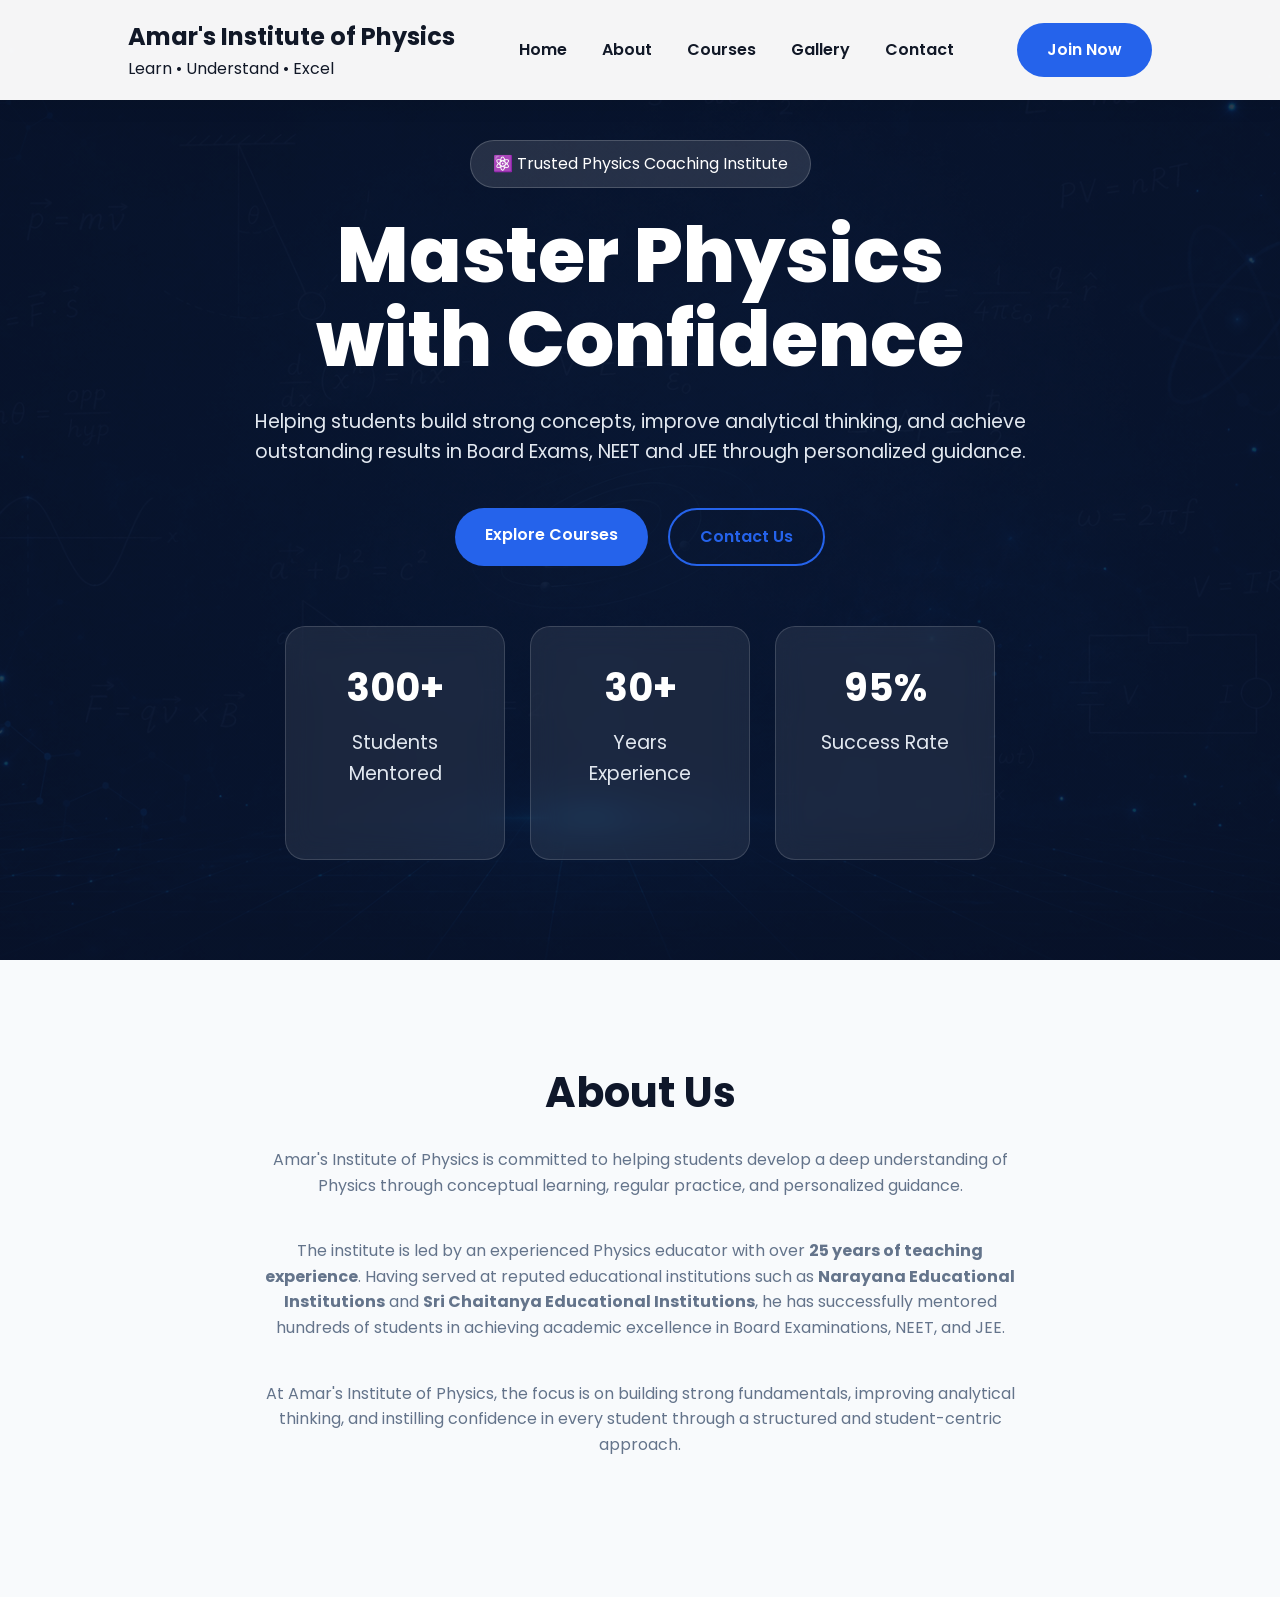
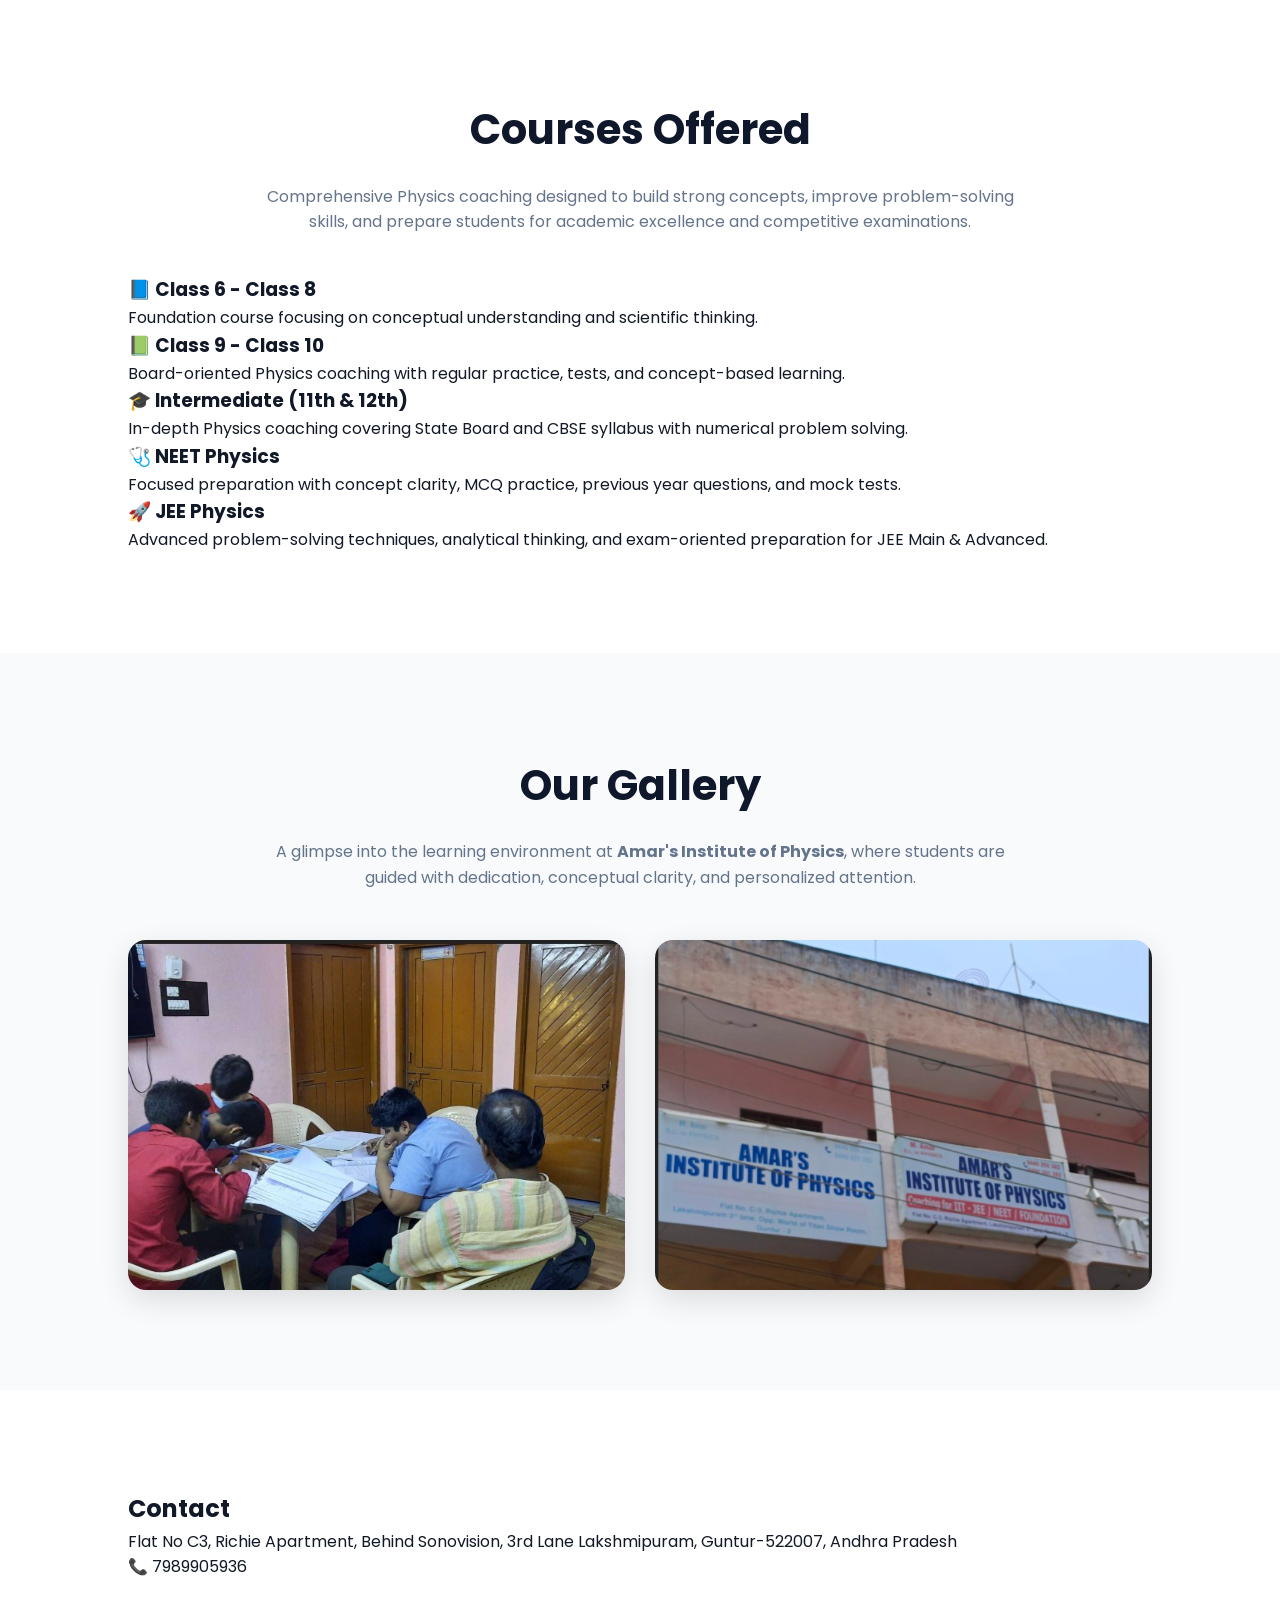
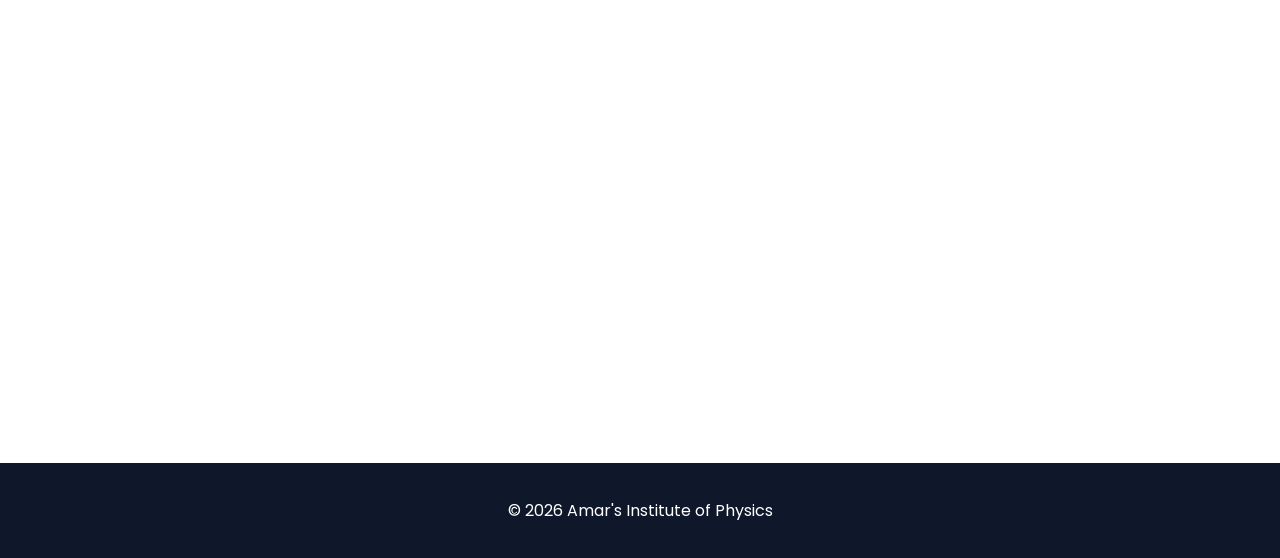
==== index.html @ 7952a553 "Initial website commit" ====
<!DOCTYPE html>
<html lang="en">
<head>
<meta charset="UTF-8">
<meta name="viewport" content="width=device-width, initial-scale=1.0">
<title>Amar's Institute of Physics</title>
<link rel="preconnect" href="https://fonts.googleapis.com">
<link rel="preconnect" href="https://fonts.gstatic.com" crossorigin>
<link href="https://fonts.googleapis.com/css2?family=Poppins:wght@300;400;500;600;700;800&display=swap" rel="stylesheet">
<link rel="stylesheet" href="assets/css/style.css">
</head>
<body>

<header>
<nav class="navbar">
<div class="logo-text">
    <h2>Amar's Institute of Physics</h2>
    <span>Learn • Understand • Excel</span>
</div>

<ul class="nav-links">
<li><a href="#home">Home</a></li>
<li><a href="#about">About</a></li>
<li><a href="#courses">Courses</a></li>
<li><a href="#gallery">Gallery</a></li>
<li><a href="#contact">Contact</a></li>
</ul>

<a href="#contact" class="btn">Join Now</a>
</nav>
</header>

<section id="home" class="hero">
<div class="hero-content">
<span class="hero-tag">⚛️ Trusted Physics Coaching Institute</span>
<h1>Master Physics<br>with Confidence</h1>
<p>Helping students build strong concepts, improve analytical thinking, and achieve outstanding results in Board Exams, NEET and JEE through personalized guidance.</p>
<div class="hero-buttons">
<a class="btn" href="#courses">Explore Courses</a>
<a class="btn-secondary" href="#contact">Contact Us</a>
</div>
<div class="hero-stats">
<div class="stat-card"><h2>300+</h2><p>Students Mentored</p></div>
<div class="stat-card"><h2>30+</h2><p>Years Experience</p></div>
<div class="stat-card"><h2>95%</h2><p>Success Rate</p></div>
</div>
</div>
</section>

<section id="about">
    <div class="container">

        <h2 class="section-title">About Us</h2>

        <p class="section-subtitle">
            Amar's Institute of Physics is committed to helping students develop a
            deep understanding of Physics through conceptual learning, regular
            practice, and personalized guidance.
        </p>

        <p class="section-subtitle">
            The institute is led by an experienced Physics educator with over
            <strong>25 years of teaching experience</strong>. Having served at
            reputed educational institutions such as
            <strong>Narayana Educational Institutions</strong> and
            <strong>Sri Chaitanya Educational Institutions</strong>,
            he has successfully mentored hundreds of students in achieving
            academic excellence in Board Examinations, NEET, and JEE.
        </p>

        <p class="section-subtitle">
            At Amar's Institute of Physics, the focus is on building strong
            fundamentals, improving analytical thinking, and instilling confidence
            in every student through a structured and student-centric approach.
        </p>

    </div>
</section>
<section id="courses">

    <div class="container">

        <h2 class="section-title">Courses Offered</h2>

        <p class="section-subtitle">
            Comprehensive Physics coaching designed to build strong concepts,
            improve problem-solving skills, and prepare students for academic
            excellence and competitive examinations.
        </p>

        <div class="course-grid">

            <div class="course-card">
                <h3>📘 Class 6 - Class 8</h3>
                <p>Foundation course focusing on conceptual understanding and scientific thinking.</p>
            </div>

            <div class="course-card">
                <h3>📗 Class 9 - Class 10</h3>
                <p>Board-oriented Physics coaching with regular practice, tests, and concept-based learning.</p>
            </div>

            <div class="course-card">
                <h3>🎓 Intermediate (11th & 12th)</h3>
                <p>In-depth Physics coaching covering State Board and CBSE syllabus with numerical problem solving.</p>
            </div>

            <div class="course-card">
                <h3>🩺 NEET Physics</h3>
                <p>Focused preparation with concept clarity, MCQ practice, previous year questions, and mock tests.</p>
            </div>

            <div class="course-card">
                <h3>🚀 JEE Physics</h3>
                <p>Advanced problem-solving techniques, analytical thinking, and exam-oriented preparation for JEE Main & Advanced.</p>
            </div>

        </div>

    </div>

</section>
<section id="gallery">

    <div class="container">

        <h2 class="section-title">Our Gallery</h2>

        <p class="section-subtitle">
            A glimpse into the learning environment at
            <strong>Amar's Institute of Physics</strong>,
            where students are guided with dedication, conceptual clarity,
            and personalized attention.
        </p>

        <div class="gallery-grid">

            <div class="gallery-item">
                <img src="assets/images/gallery/gallery1.jpg" alt="Physics Classroom">
            </div>

            <div class="gallery-item">
                <img src="assets/images/gallery/gallery2.jpg" alt="Teaching Session">
            </div>

        </div>

    </div>

</section>
<section id="contact"><div class="container">
<h2>Contact</h2>
<p>Flat No C3, Richie Apartment, Behind Sonovision, 3rd Lane Lakshmipuram, Guntur-522007, Andhra Pradesh</p>
<p>📞 <a href="tel:+917989905936">7989905936</a></p>
<iframe src="https://maps.google.com/maps?q=16.3358917,80.4405335&z=17&output=embed" width="100%" height="350" style="border:0;border-radius:16px;"></iframe>
</div></section>

<footer>© 2026 Amar's Institute of Physics</footer>
</body></html>
---- assets/css/style.css ----
@import url('https://fonts.googleapis.com/css2?family=Poppins:wght@300;400;500;600;700;800&display=swap');

:root{
--primary:#0f172a;
--secondary:#2563eb;
--accent:#fbbf24;
--white:#fff;
--light:#f8fafc;
--gray:#64748b;
--transition:.35s ease;
}

*{margin:0;padding:0;box-sizing:border-box}
html{scroll-behavior:smooth}
body{font-family:'Poppins',sans-serif;background:#fff;color:#111827;line-height:1.6}
a{text-decoration:none;color:inherit}
ul{list-style:none}
img{display:block;max-width:100%}
section{padding:100px 10%}
.container{max-width:1200px;margin:auto}

.navbar{
position:fixed;top:0;left:0;width:100%;
display:flex;justify-content:space-between;align-items:center;
padding:18px 10%;
background:rgba(255,255,255,.96);
backdrop-filter:blur(10px);
box-shadow:0 5px 20px rgba(0,0,0,.08);
z-index:999;
}
.logo img {
    width: 55px;
    height: 55px;
    object-fit: contain;
}
.logo h2{color:var(--primary)}
.nav-links{display:flex;gap:35px}
.nav-links a{font-weight:600;transition:var(--transition)}
.nav-links a:hover{color:var(--secondary)}

.btn,.btn-secondary{
display:inline-block;
padding:14px 30px;
border-radius:40px;
font-weight:600;
transition:var(--transition)
}
.btn{background:var(--secondary);color:#fff}
.btn:hover{transform:translateY(-3px);background:#1d4ed8}
.btn-secondary{border:2px solid var(--secondary);color:var(--secondary)}
.btn-secondary:hover{background:var(--secondary);color:#fff}

.hero{
min-height:100vh;
display:flex;
justify-content:center;
align-items:center;
text-align:center;
padding:140px 10% 100px;
background:
linear-gradient(rgba(9,20,45,.82),rgba(9,20,45,.82)),
url('../images/backgrounds/physics-bg.jpg') center/cover no-repeat;
color:#fff;
}
.hero-content{max-width:900px}
.hero-tag{
display:inline-block;
padding:10px 22px;
border-radius:30px;
background:rgba(255,255,255,.12);
border:1px solid rgba(255,255,255,.18);
margin-bottom:25px;
}
.hero h1{
font-size:4.8rem;
font-weight:800;
line-height:1.1;
margin-bottom:25px;
}
.hero p{
font-size:1.2rem;
color:#e2e8f0;
max-width:800px;
margin:auto auto 40px;
}
.hero-buttons{
display:flex;
justify-content:center;
gap:20px;
flex-wrap:wrap;
}

.hero-stats{
margin-top:60px;
display:flex;
justify-content:center;
gap:25px;
flex-wrap:wrap;
}
.stat-card{
background:rgba(255,255,255,.08);
backdrop-filter:blur(14px);
padding:30px;
border-radius:20px;
width:220px;
border:1px solid rgba(255,255,255,.15);
transition:.3s;
}
.stat-card:hover{
transform:translateY(-8px);
background:rgba(255,255,255,.15);
}
.stat-card h2{
font-size:2.4rem;
margin-bottom:10px;
}
.scroll-down{
margin-top:60px;
animation:float 2s infinite;
opacity:.8;
}
@keyframes float{
0%{transform:translateY(0)}
50%{transform:translateY(10px)}
100%{transform:translateY(0)}
}

.section-title{
font-size:2.6rem;
text-align:center;
color:var(--primary);
margin-bottom:20px;
}
.section-subtitle{
max-width:760px;
margin:0 auto 40px;
text-align:center;
color:var(--gray);
}

#about,#gallery{background:#f8fafc}
#features,#courses,#testimonials,#contact{background:#fff}

footer{
background:var(--primary);
color:#fff;
text-align:center;
padding:35px;
}

iframe{
border-radius:15px;
margin-top:25px;
}

@media(max-width:992px){
.hero h1{font-size:3.4rem}
}

@media(max-width:768px){
.nav-links{display:none}
.navbar{padding:20px}
.hero{padding:120px 25px}
.hero h1{font-size:2.5rem}
.hero p{font-size:1rem}
.hero-buttons{flex-direction:column;align-items:center}
.btn,.btn-secondary{width:220px;text-align:center}
section{padding:80px 30px}
}
/*=========================
Gallery
=========================*/

.gallery-grid{

    display:grid;

    grid-template-columns:repeat(auto-fit,minmax(350px,1fr));

    gap:30px;

    margin-top:50px;

}

.gallery-item{

    overflow:hidden;

    border-radius:18px;

    box-shadow:0 10px 30px rgba(0,0,0,.12);

}

.gallery-item img{

    width:100%;

    height:350px;

    object-fit:cover;

    transition:.4s;

}

.gallery-item img:hover{

    transform:scale(1.05);

}
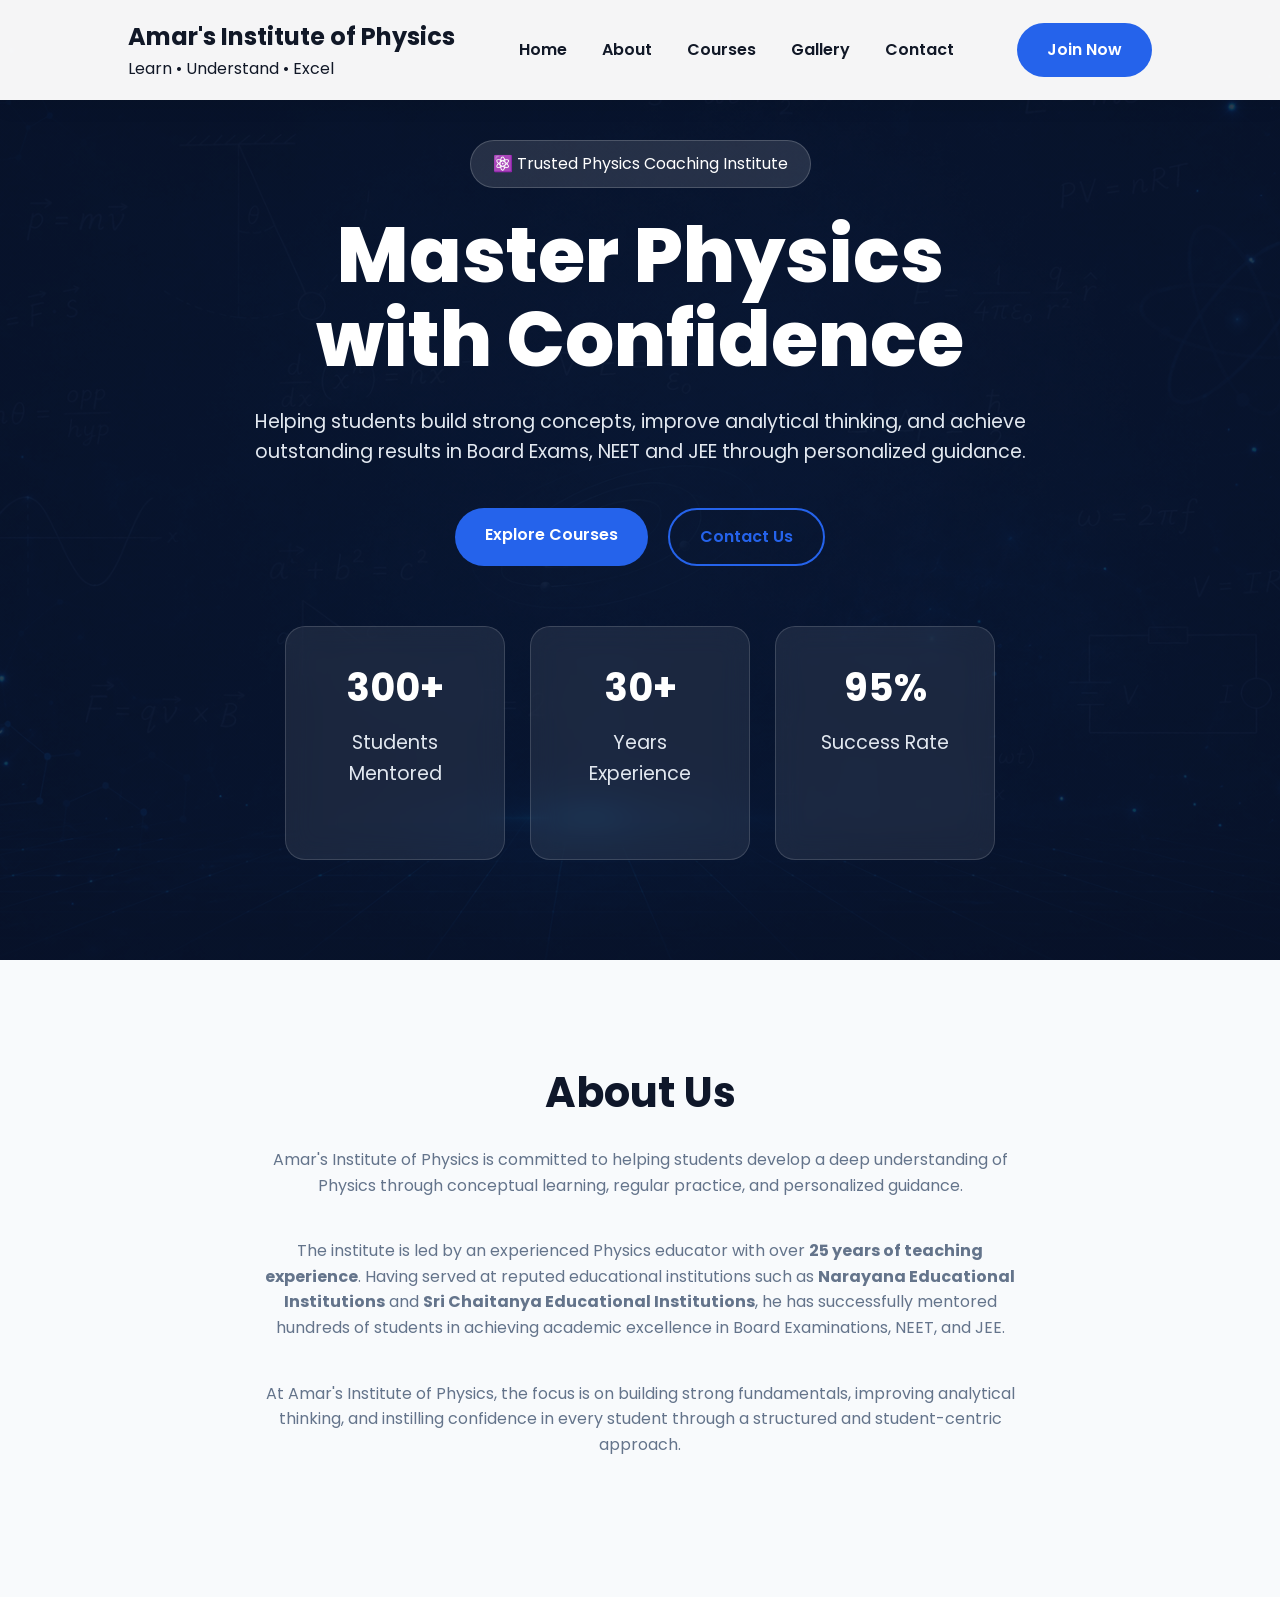
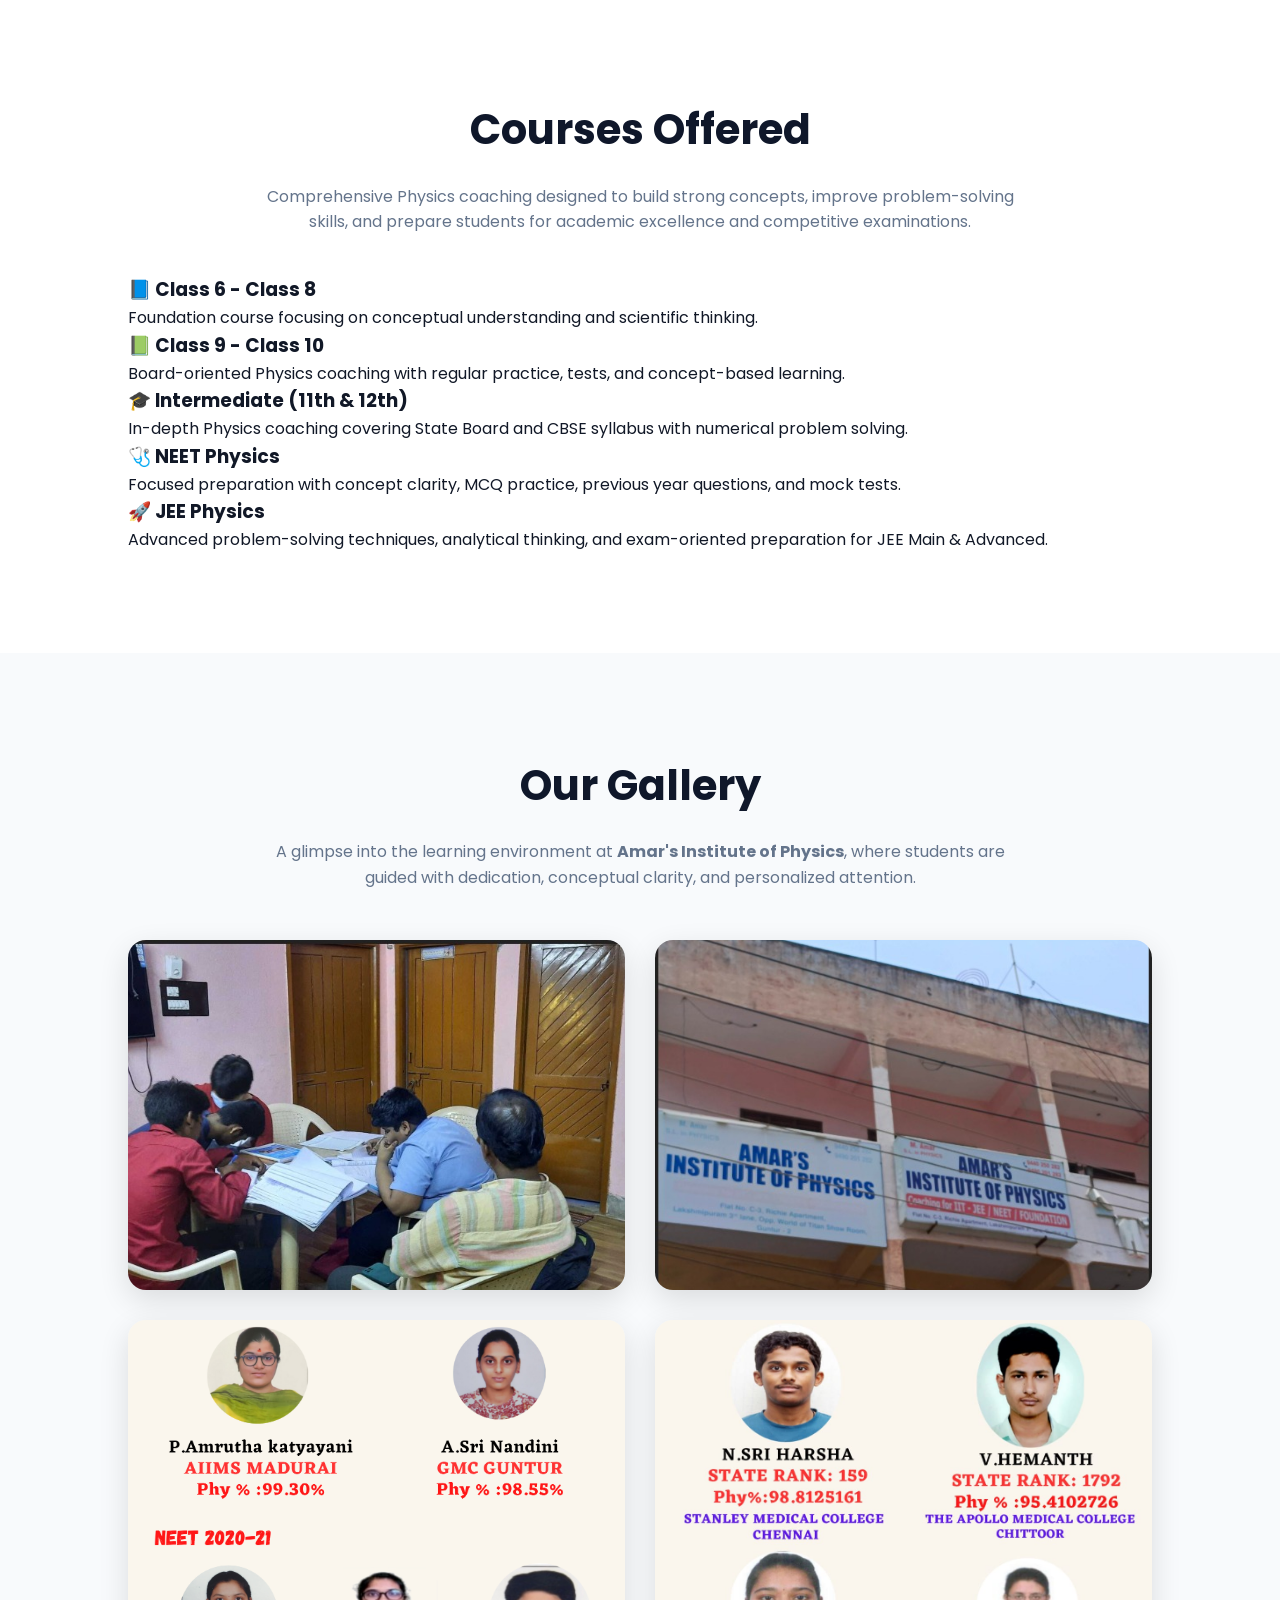
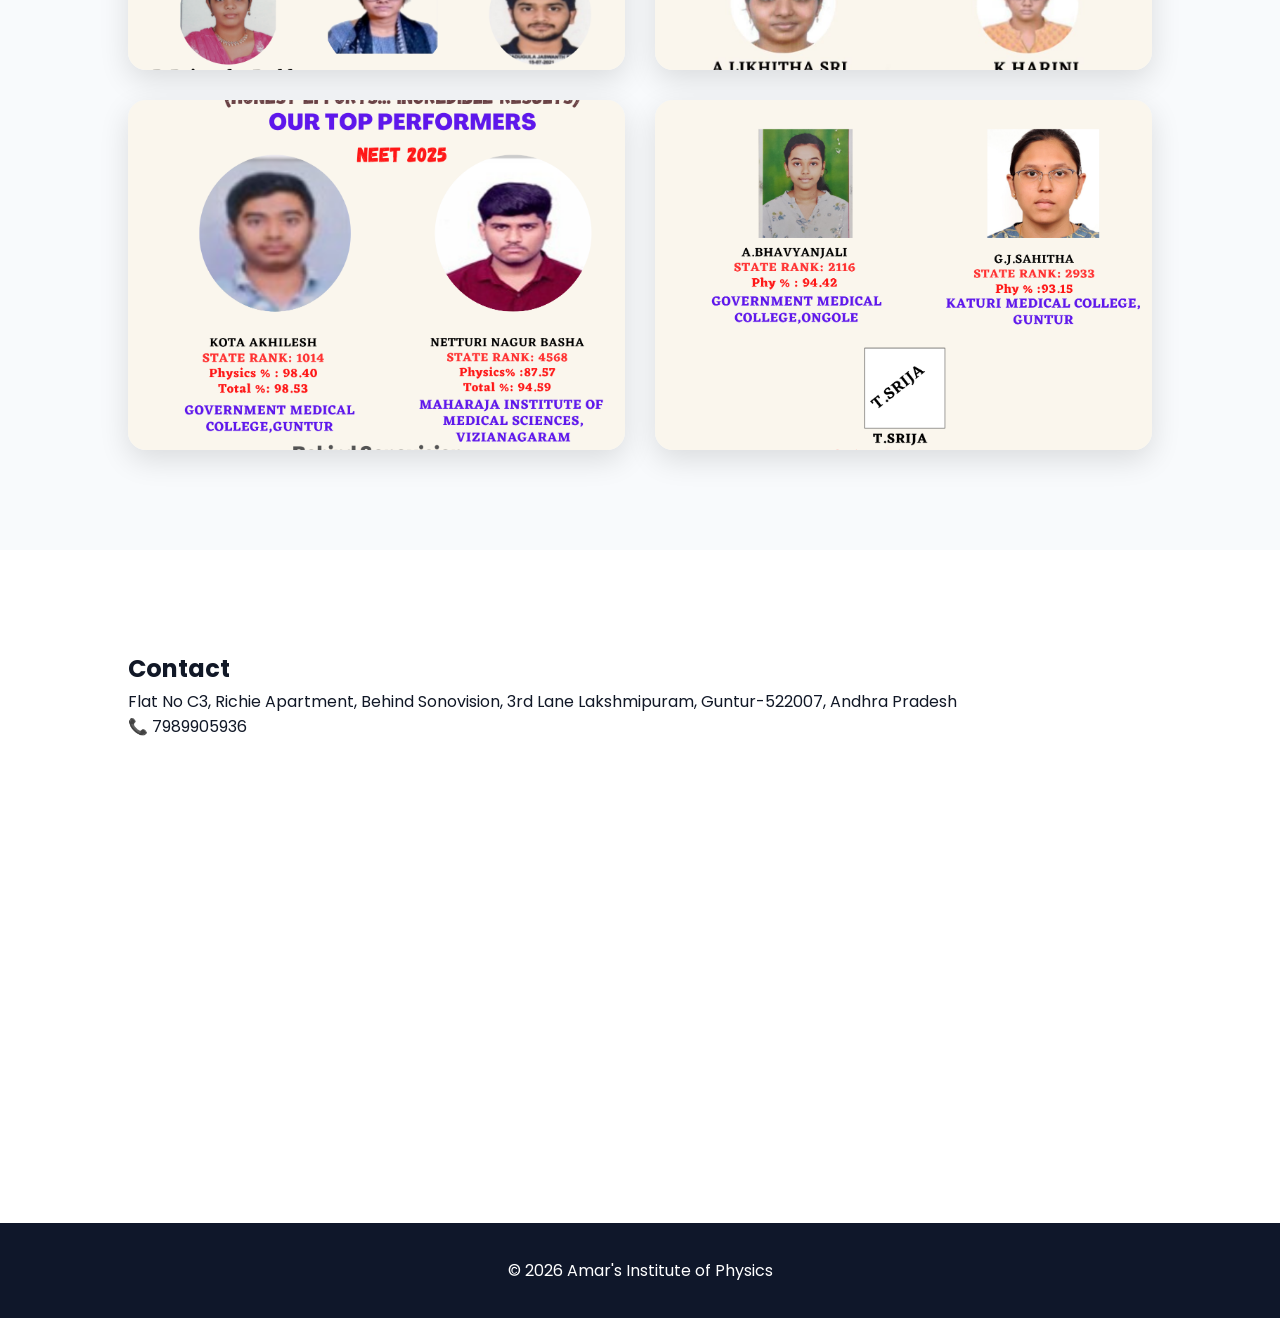
==== commit ac500cb1: "Updated gallery and chatbot" ====
--- a/index.html
+++ b/index.html
@@ -142,7 +142,19 @@
             <div class="gallery-item">
                 <img src="assets/images/gallery/gallery2.jpg" alt="Teaching Session">
             </div>
-
+            <div class="gallery-item">
+                <img src="assets/images/gallery/gallery3.png" alt="Teaching Session">
+            </div>
+            <div class="gallery-item">
+                <img src="assets/images/gallery/gallery4.jpg" alt="Teaching Session">
+            </div>
+            <div class="gallery-item">
+                <img src="assets/images/gallery/gallery5.png" alt="Teaching Session">
+            </div>
+            <div class="gallery-item">
+                <img src="assets/images/gallery/gallery6.png" alt="Teaching Session">
+            </div>
+            
         </div>
 
     </div>
@@ -156,4 +168,13 @@
 </div></section>
 
 <footer>© 2026 Amar's Institute of Physics</footer>
+
+    <script 
+      type="text/javascript"
+      src="https://d3mkw6s8thqya7.cloudfront.net/integration-plugin.js"
+      id="aisensy-wa-widget"
+      widget-id="aab4y9"
+    >
+    </script>
+	
 </body></html>
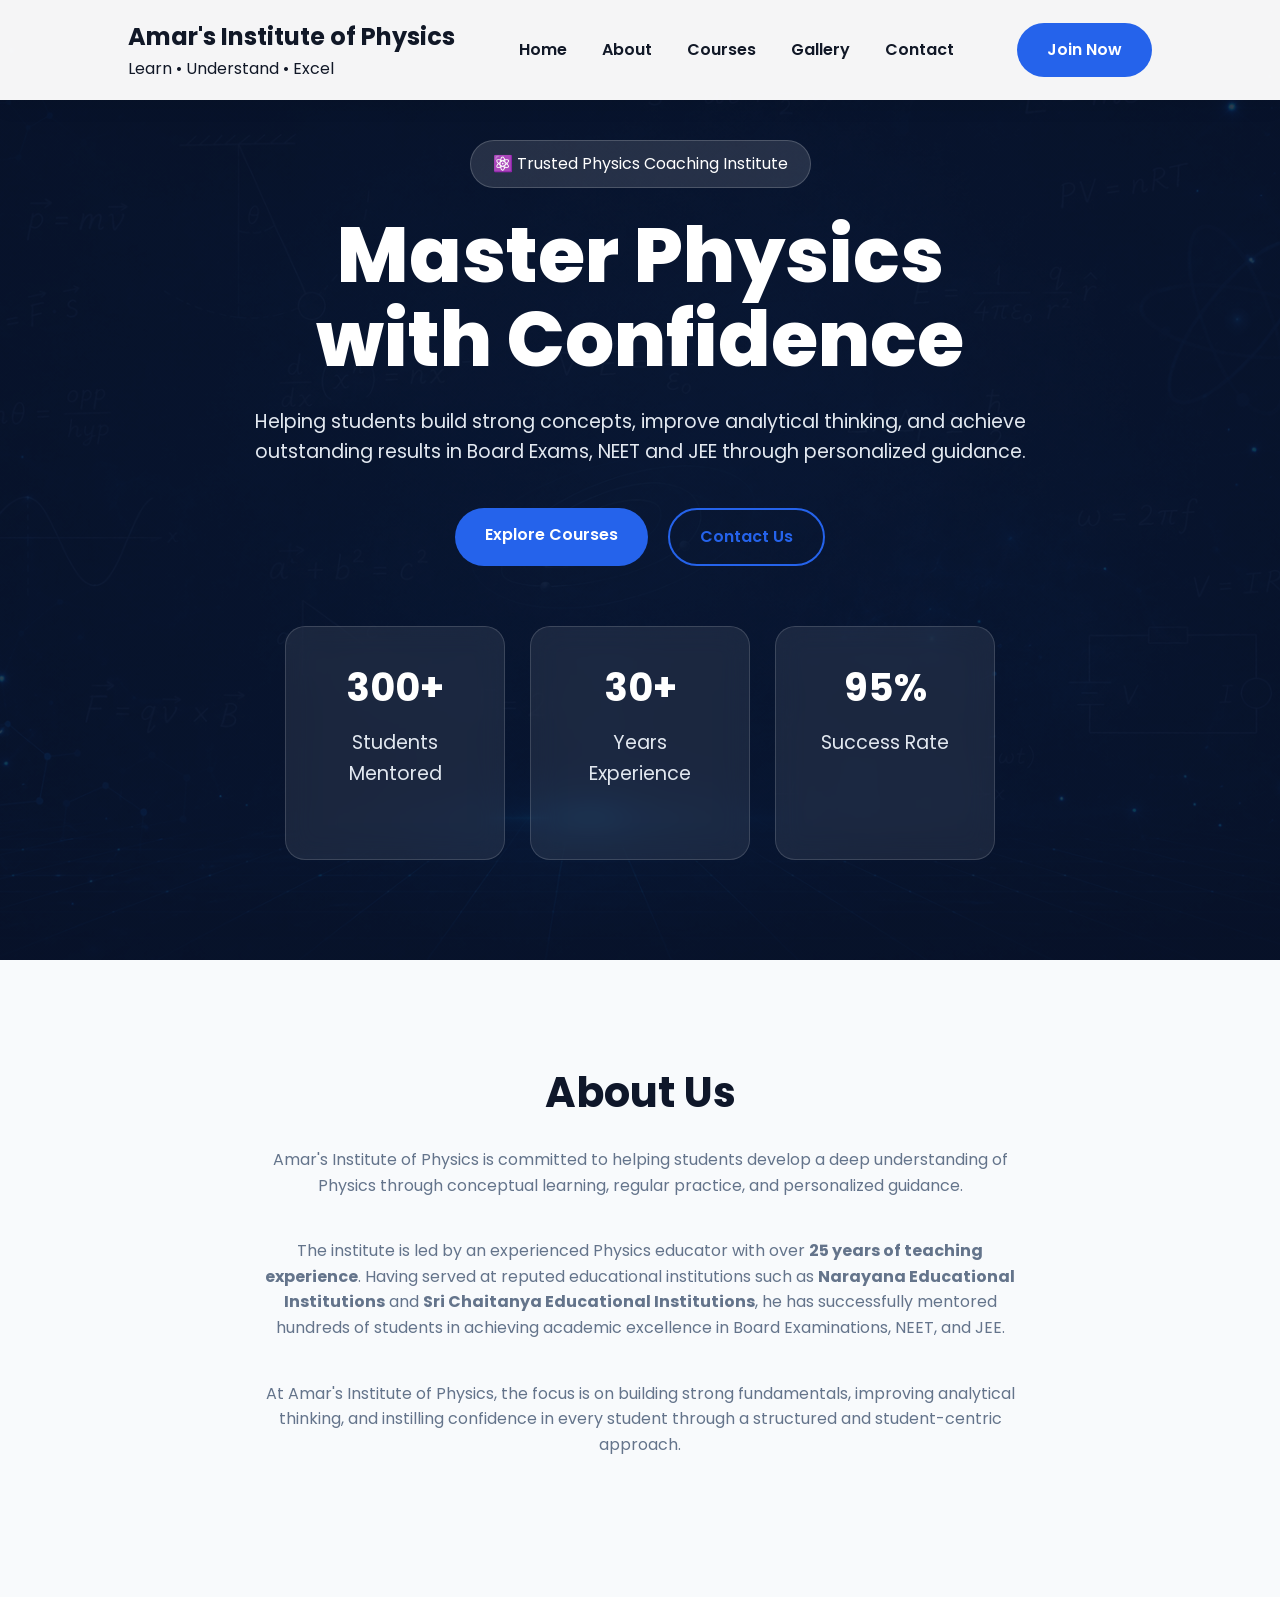
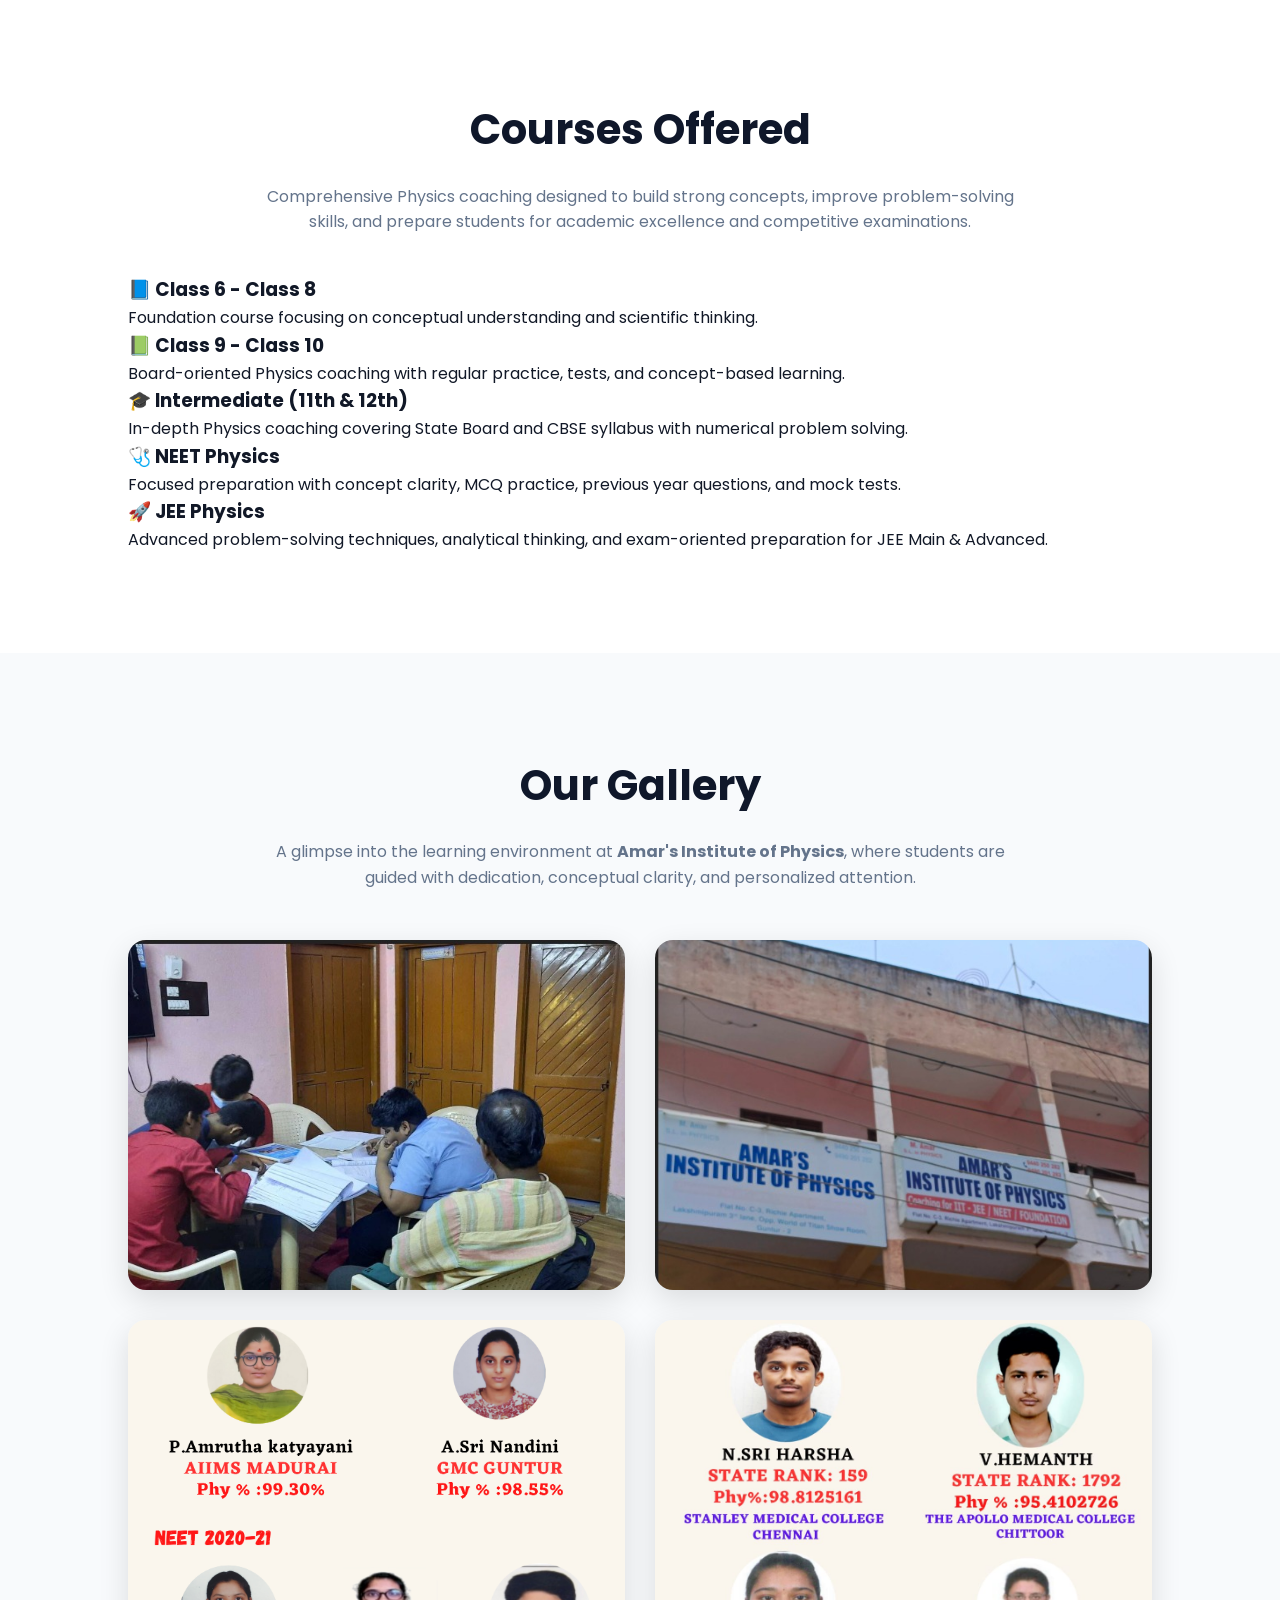
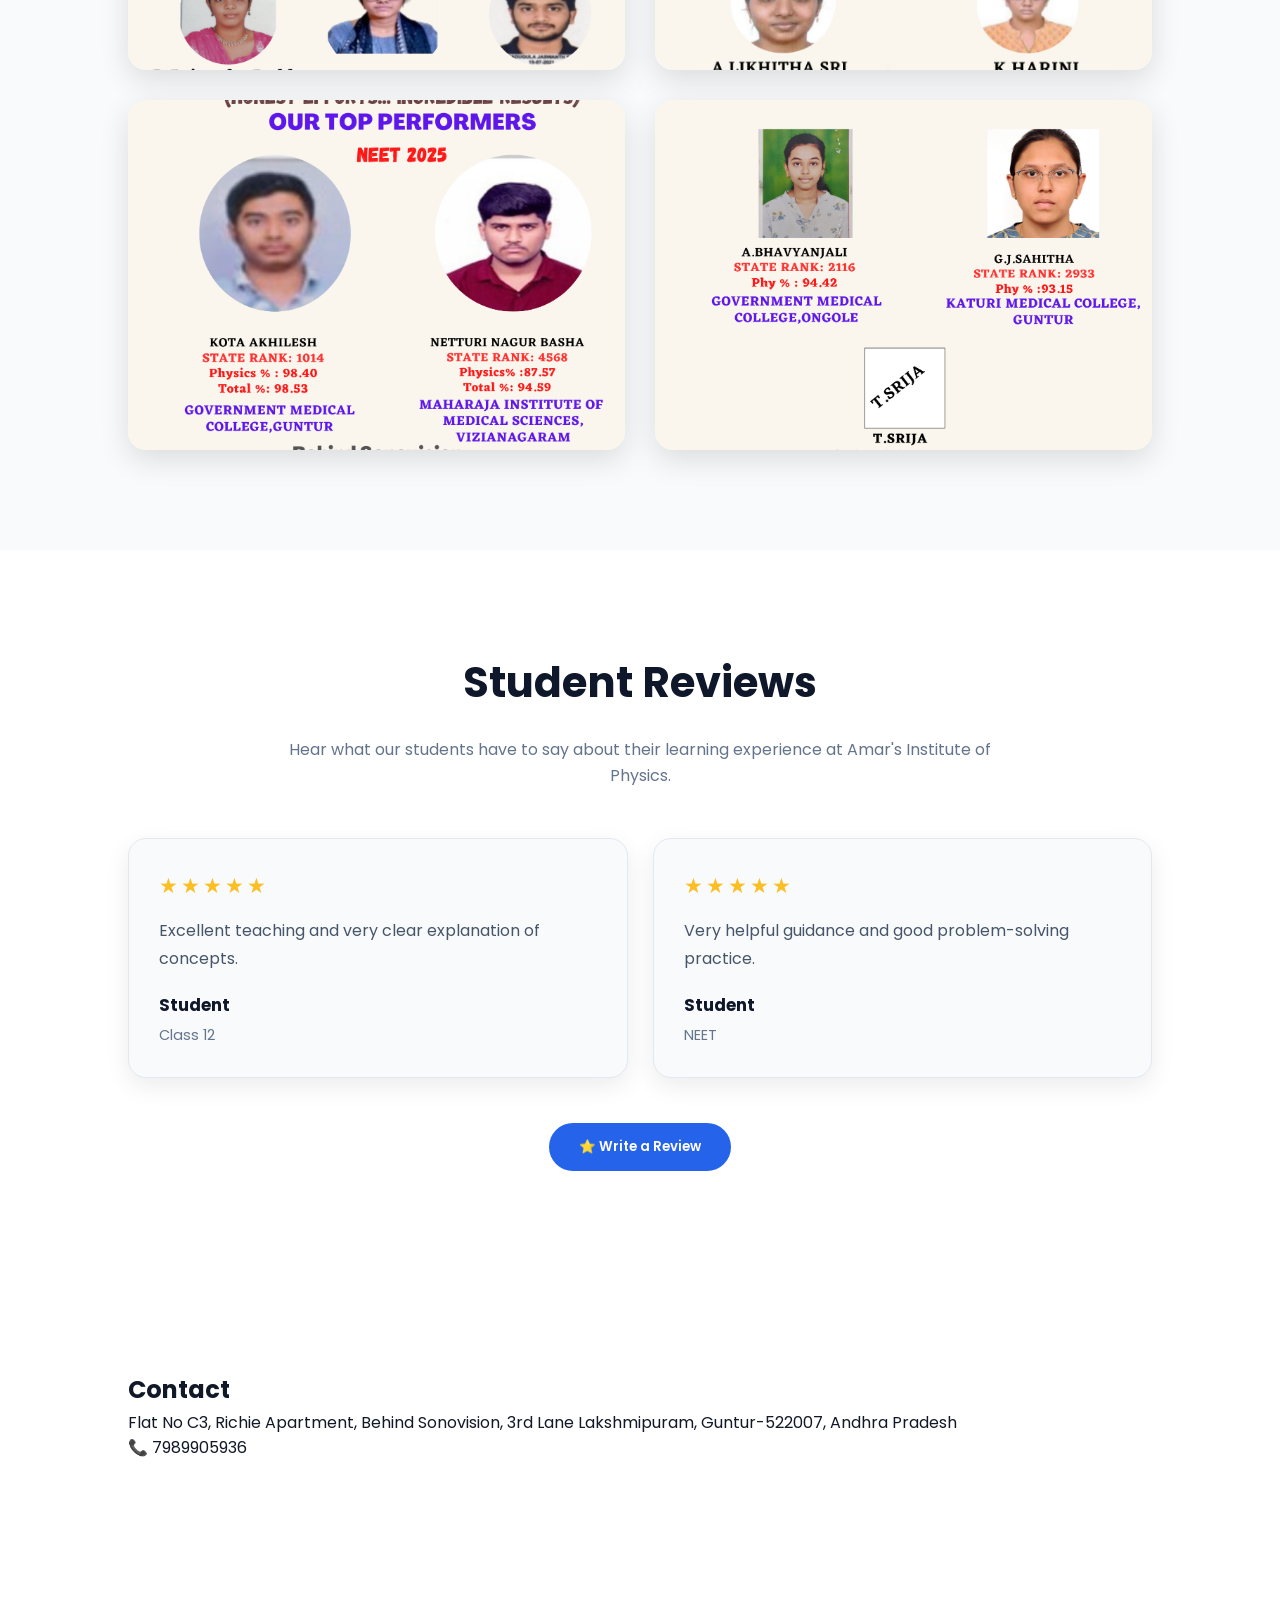
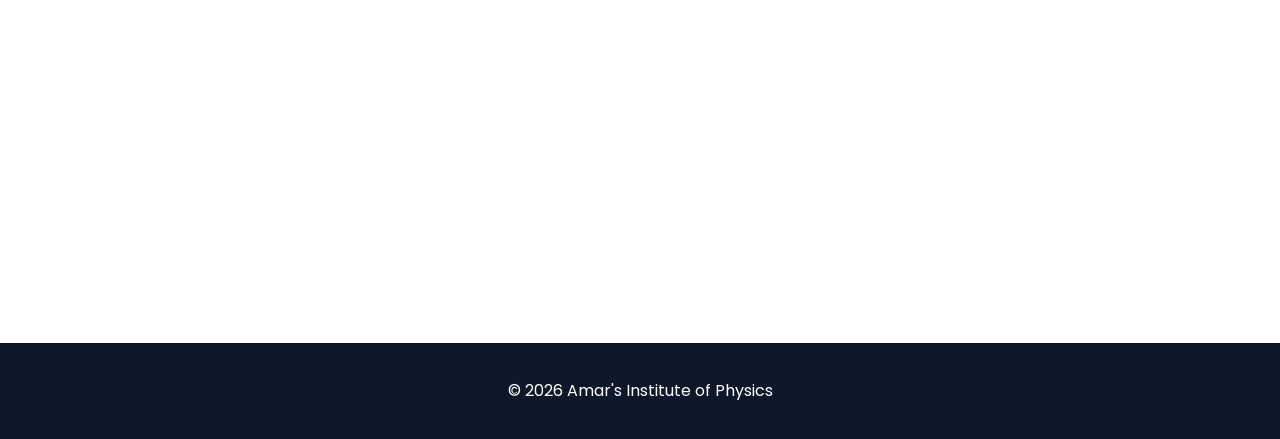
==== commit 4e7968cd: "Add student reviews and Google Sheets integration" ====
--- a/index.html
+++ b/index.html
@@ -160,6 +160,138 @@
     </div>
 
 </section>
+<!-- Reviews Section -->
+<section id="reviews">
+
+    <div class="container">
+
+        <h2 class="section-title">Student Reviews</h2>
+
+        <p class="section-subtitle">
+            Hear what our students have to say about their learning experience
+            at Amar's Institute of Physics.
+        </p>
+
+        <!-- Reviews will appear here -->
+        <div id="reviews-container" class="reviews-grid">
+
+            <div class="review-card">
+                <div class="review-stars">★★★★★</div>
+                <p class="review-text">
+                    Excellent teaching and very clear explanation of concepts.
+                </p>
+                <h4>Student</h4>
+                <span>Class 12</span>
+            </div>
+
+            <div class="review-card">
+                <div class="review-stars">★★★★★</div>
+                <p class="review-text">
+                    Very helpful guidance and good problem-solving practice.
+                </p>
+                <h4>Student</h4>
+                <span>NEET</span>
+            </div>
+
+        </div>
+
+        <div class="review-button-container">
+            <button
+    type="button"
+    class="btn review-open-button"
+    onclick="document.getElementById('review-modal').classList.add('active')">
+    ⭐ Write a Review
+</button>
+        </div>
+
+    </div>
+
+</section>
+<!-- Review Form Modal -->
+<div id="review-modal" class="review-modal">
+
+    <div class="review-modal-content">
+
+        <button
+            type="button"
+            class="close-review"
+            onclick="document.getElementById('review-modal').classList.remove('active')">
+            &times;
+        </button>
+
+        <h2>Write a Review</h2>
+
+        <p>We'd love to hear about your experience.</p>
+
+        <form id="review-form">
+
+            <label for="review-name">Your Name</label>
+
+            <input
+                type="text"
+                id="review-name"
+                name="name"
+                placeholder="Enter your name"
+                required
+            >
+
+
+            <label for="review-class">Class / Course</label>
+
+            <input
+                type="text"
+                id="review-class"
+                name="className"
+                placeholder="e.g. Class 10 / Intermediate / NEET / JEE"
+                required
+            >
+
+
+            <label>Your Rating</label>
+
+            <div class="star-rating" id="star-rating">
+
+                <span data-rating="1">★</span>
+                <span data-rating="2">★</span>
+                <span data-rating="3">★</span>
+                <span data-rating="4">★</span>
+                <span data-rating="5">★</span>
+
+            </div>
+
+            <input
+                type="hidden"
+                id="review-rating"
+                name="rating"
+                value="0"
+            >
+
+
+            <label for="review-text">Your Review</label>
+
+            <textarea
+                id="review-text"
+                name="review"
+                rows="5"
+                placeholder="Write your experience..."
+                required
+            ></textarea>
+
+
+            <button
+                type="submit"
+                class="btn"
+                id="submit-review">
+                Submit Review
+            </button>
+
+            <p id="review-message"></p>
+
+        </form>
+
+    </div>
+
+</div>
 <section id="contact"><div class="container">
 <h2>Contact</h2>
 <p>Flat No C3, Richie Apartment, Behind Sonovision, 3rd Lane Lakshmipuram, Guntur-522007, Andhra Pradesh</p>
@@ -168,7 +300,7 @@
 </div></section>
 
 <footer>© 2026 Amar's Institute of Physics</footer>
-
+<script src="assets/js/script.js"></script>
     <script 
       type="text/javascript"
       src="https://d3mkw6s8thqya7.cloudfront.net/integration-plugin.js"
--- a/assets/css/style.css
+++ b/assets/css/style.css
@@ -211,3 +211,246 @@
     transform:scale(1.05);
 
 }
+/* =========================
+   Reviews Section
+========================= */
+
+#reviews {
+    background: #ffffff;
+}
+
+.reviews-grid {
+    display: grid;
+    grid-template-columns: repeat(auto-fit, minmax(280px, 1fr));
+    gap: 25px;
+    margin-top: 50px;
+}
+
+.review-card {
+    background: #f8fafc;
+    padding: 30px;
+    border-radius: 18px;
+    box-shadow: 0 8px 25px rgba(0, 0, 0, 0.08);
+    border: 1px solid #e2e8f0;
+    transition: 0.3s ease;
+}
+
+.review-card:hover {
+    transform: translateY(-6px);
+    box-shadow: 0 15px 35px rgba(0, 0, 0, 0.12);
+}
+
+.review-stars {
+    color: #fbbf24;
+    font-size: 1.3rem;
+    letter-spacing: 3px;
+    margin-bottom: 15px;
+}
+
+.review-text {
+    color: #475569;
+    font-size: 1rem;
+    line-height: 1.7;
+    margin-bottom: 20px;
+}
+
+.review-card h4 {
+    color: #0f172a;
+    font-size: 1.05rem;
+    margin-bottom: 3px;
+}
+
+.review-card span {
+    color: #64748b;
+    font-size: 0.9rem;
+}
+
+.review-button-container {
+    text-align: center;
+    margin-top: 45px;
+}
+
+
+/* =========================
+   Review Modal
+========================= */
+
+.review-modal {
+    display: none;
+    position: fixed;
+    z-index: 2000;
+    inset: 0;
+    background: rgba(15, 23, 42, 0.7);
+    backdrop-filter: blur(5px);
+    align-items: center;
+    justify-content: center;
+    padding: 20px;
+}
+
+.review-modal.active {
+    display: flex;
+}
+
+.review-modal-content {
+    position: relative;
+    width: 100%;
+    max-width: 520px;
+    max-height: 90vh;
+    overflow-y: auto;
+    background: #ffffff;
+    border-radius: 22px;
+    padding: 40px;
+    box-shadow: 0 20px 60px rgba(0, 0, 0, 0.25);
+}
+
+.review-modal-content h2 {
+    color: var(--primary);
+    font-size: 1.8rem;
+    margin-bottom: 8px;
+}
+
+.review-modal-content > p {
+    color: var(--gray);
+    margin-bottom: 25px;
+}
+
+.close-review {
+    position: absolute;
+    top: 15px;
+    right: 18px;
+    border: none;
+    background: transparent;
+    font-size: 2rem;
+    color: #64748b;
+    cursor: pointer;
+    line-height: 1;
+}
+
+.close-review:hover {
+    color: #0f172a;
+}
+
+
+/* =========================
+   Review Form
+========================= */
+
+#review-form {
+    display: flex;
+    flex-direction: column;
+}
+
+#review-form label {
+    font-weight: 600;
+    color: #334155;
+    margin-bottom: 7px;
+    margin-top: 15px;
+}
+
+#review-form input,
+#review-form textarea {
+    width: 100%;
+    padding: 13px 15px;
+    border: 1px solid #cbd5e1;
+    border-radius: 10px;
+    font-family: 'Poppins', sans-serif;
+    font-size: 0.95rem;
+    outline: none;
+    transition: 0.25s ease;
+}
+
+#review-form input:focus,
+#review-form textarea:focus {
+    border-color: var(--secondary);
+    box-shadow: 0 0 0 3px rgba(37, 99, 235, 0.1);
+}
+
+#review-form textarea {
+    resize: vertical;
+    min-height: 120px;
+}
+
+
+/* =========================
+   Star Rating
+========================= */
+
+.star-rating {
+    display: flex;
+    gap: 8px;
+    margin: 8px 0 5px;
+}
+
+.star-rating span {
+    font-size: 2.2rem;
+    color: #cbd5e1;
+    cursor: pointer;
+    transition: 0.2s ease;
+}
+
+.star-rating span:hover,
+.star-rating span.selected {
+    color: #fbbf24;
+    transform: scale(1.1);
+}
+
+
+/* =========================
+   Review Messages
+========================= */
+
+#review-message {
+    margin-top: 15px;
+    font-size: 0.9rem;
+    line-height: 1.5;
+}
+
+#review-message.success {
+    color: #15803d;
+}
+
+#review-message.error {
+    color: #dc2626;
+}
+
+#submit-review:disabled {
+    opacity: 0.6;
+    cursor: not-allowed;
+}
+
+
+/* =========================
+   Mobile Reviews
+========================= */
+
+@media (max-width: 768px) {
+
+    .reviews-grid {
+        grid-template-columns: 1fr;
+    }
+
+    .review-modal-content {
+        padding: 30px 22px;
+    }
+
+    .star-rating span {
+        font-size: 2rem;
+    }
+
+}
+.review-open-button {
+    cursor: pointer;
+    border: none;
+    font-family: 'Poppins', sans-serif;
+}
+
+.review-open-button:hover {
+    transform: translateY(-3px);
+}
+.no-reviews {
+    grid-column: 1 / -1;
+    text-align: center;
+    padding: 30px;
+    color: var(--gray);
+    font-size: 1rem;
+}
